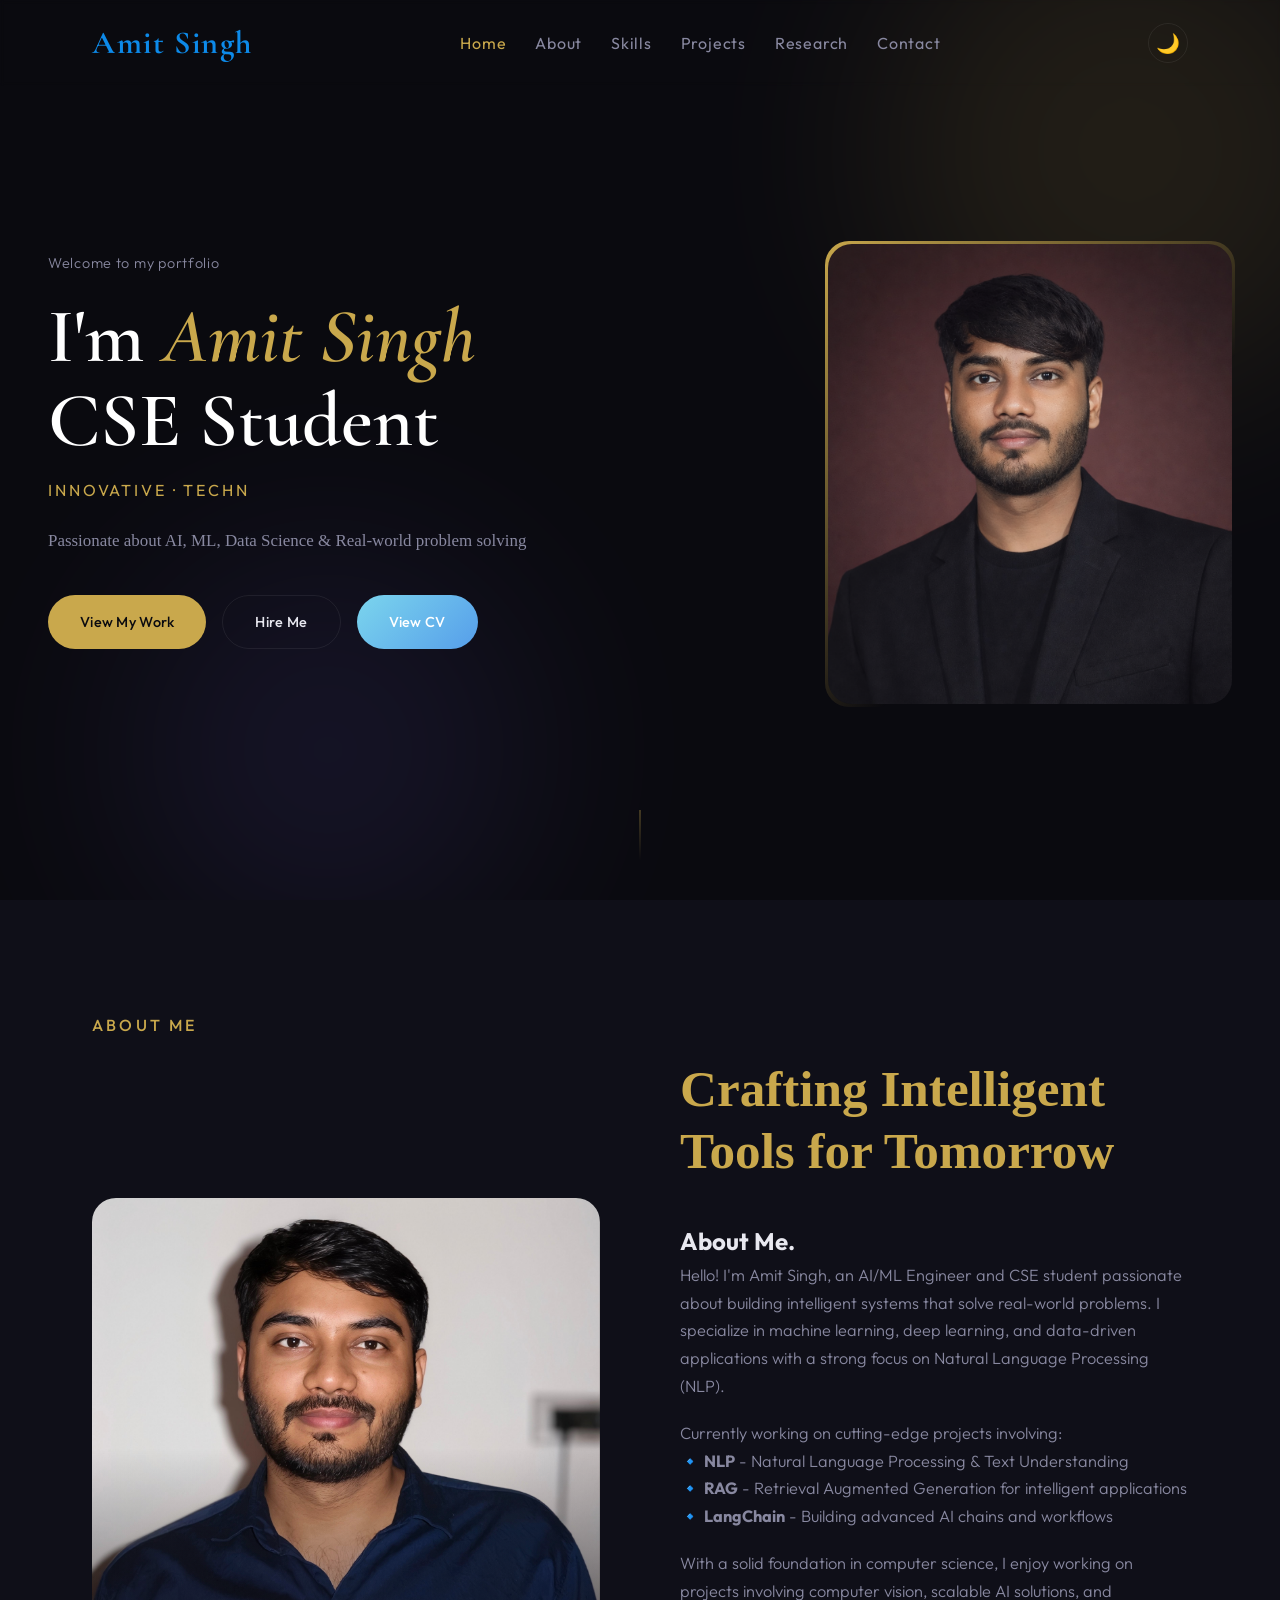
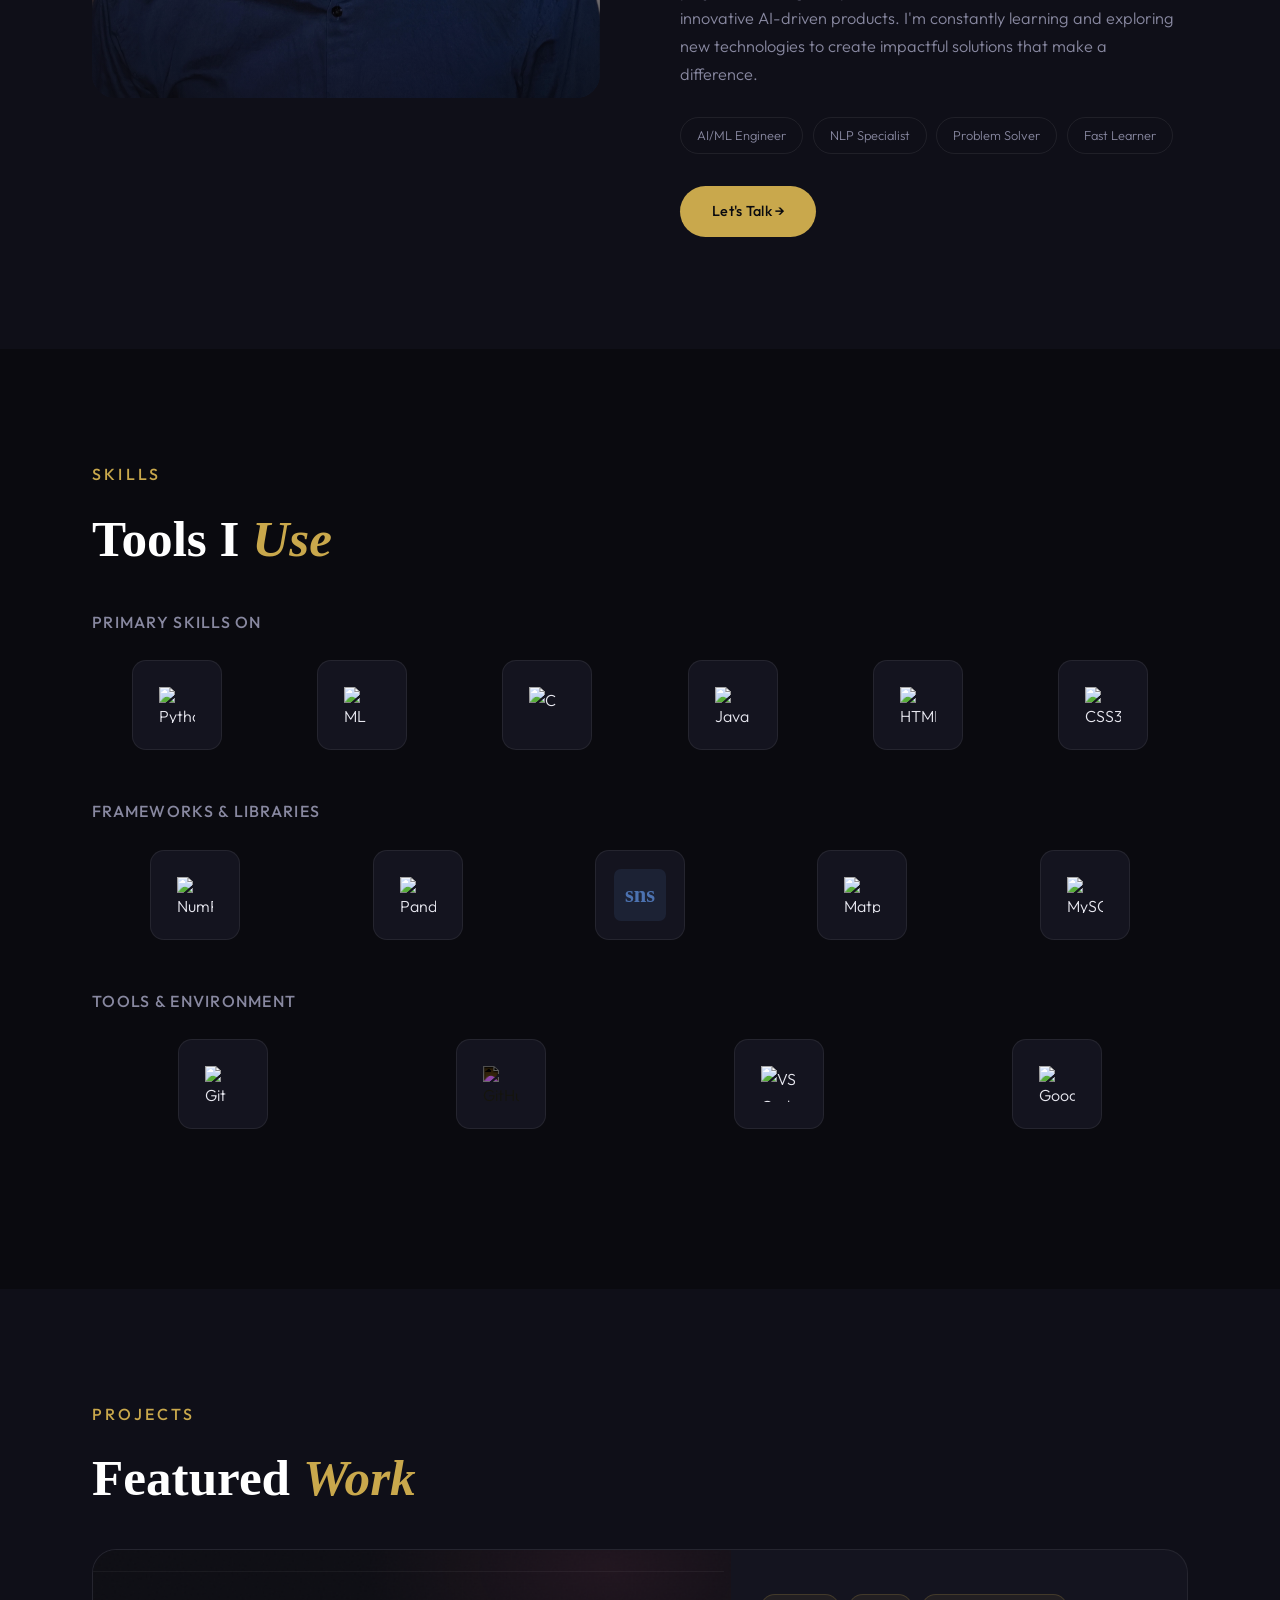
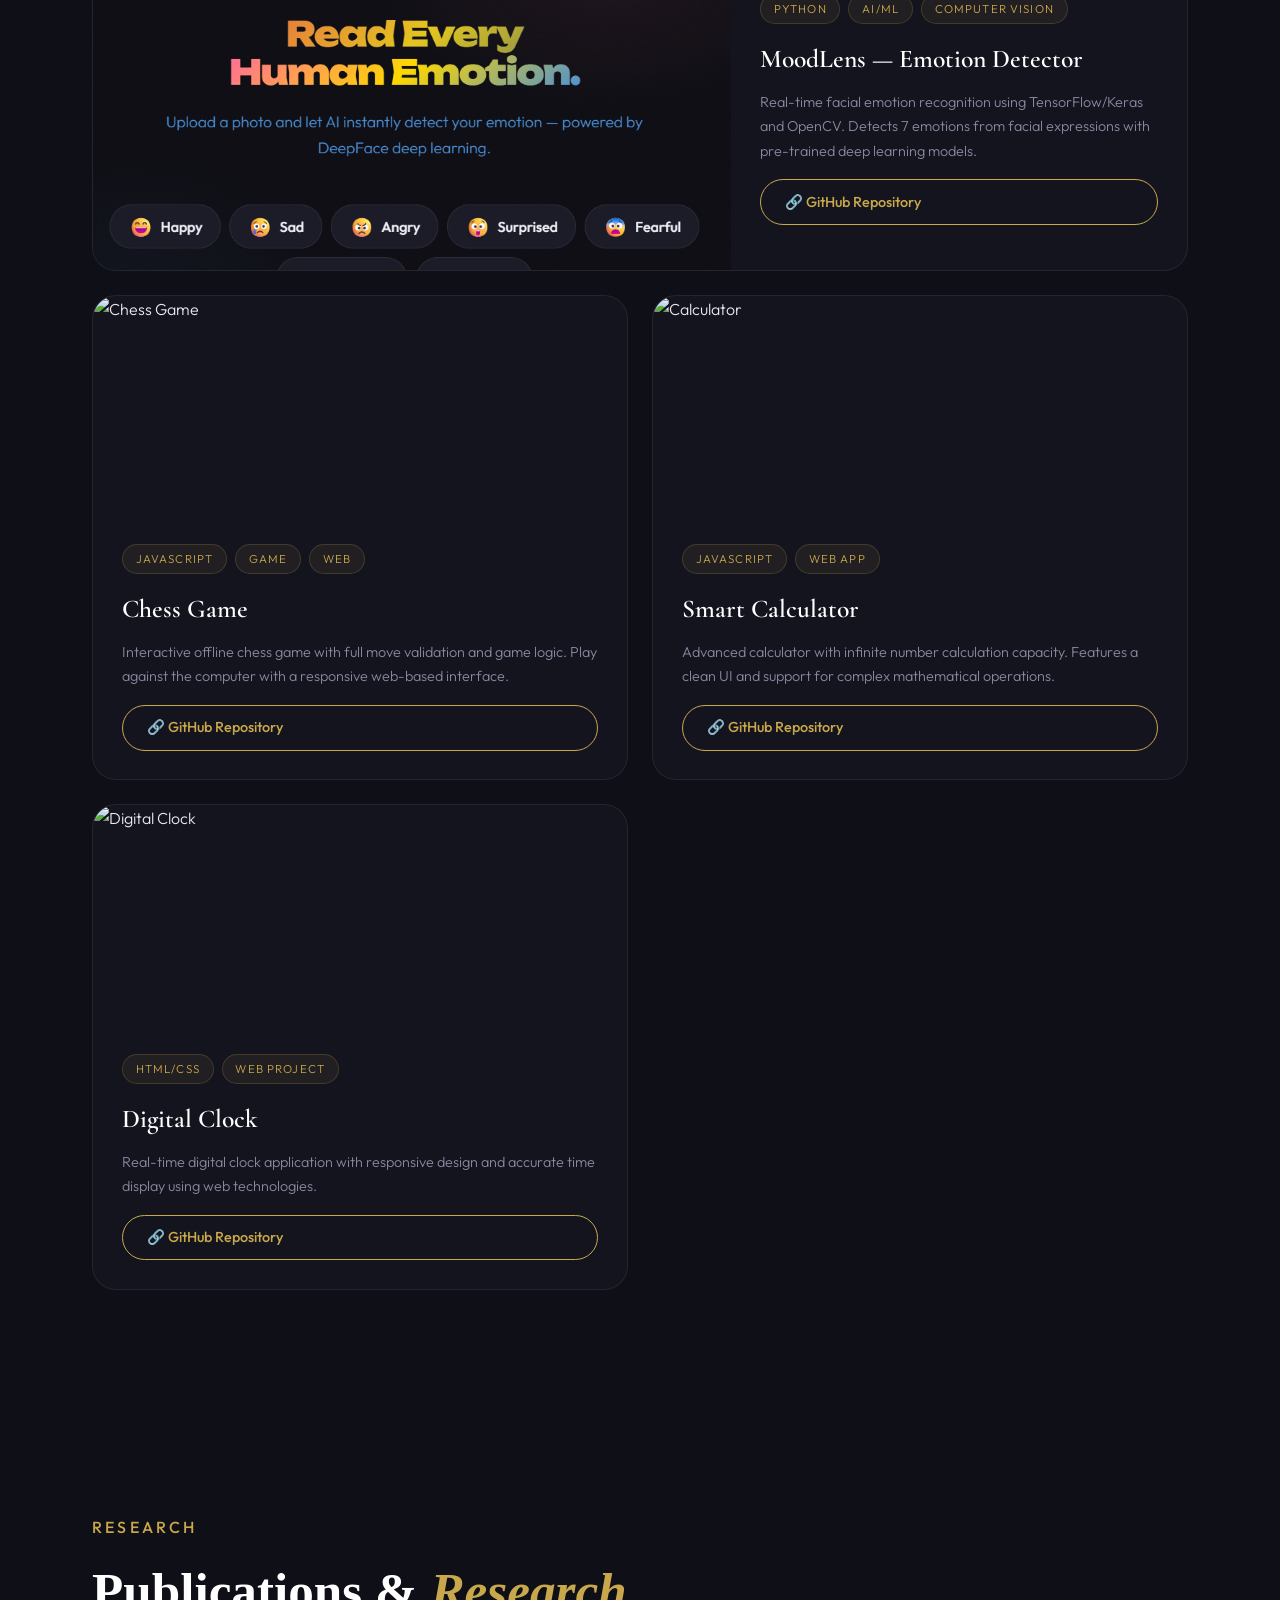
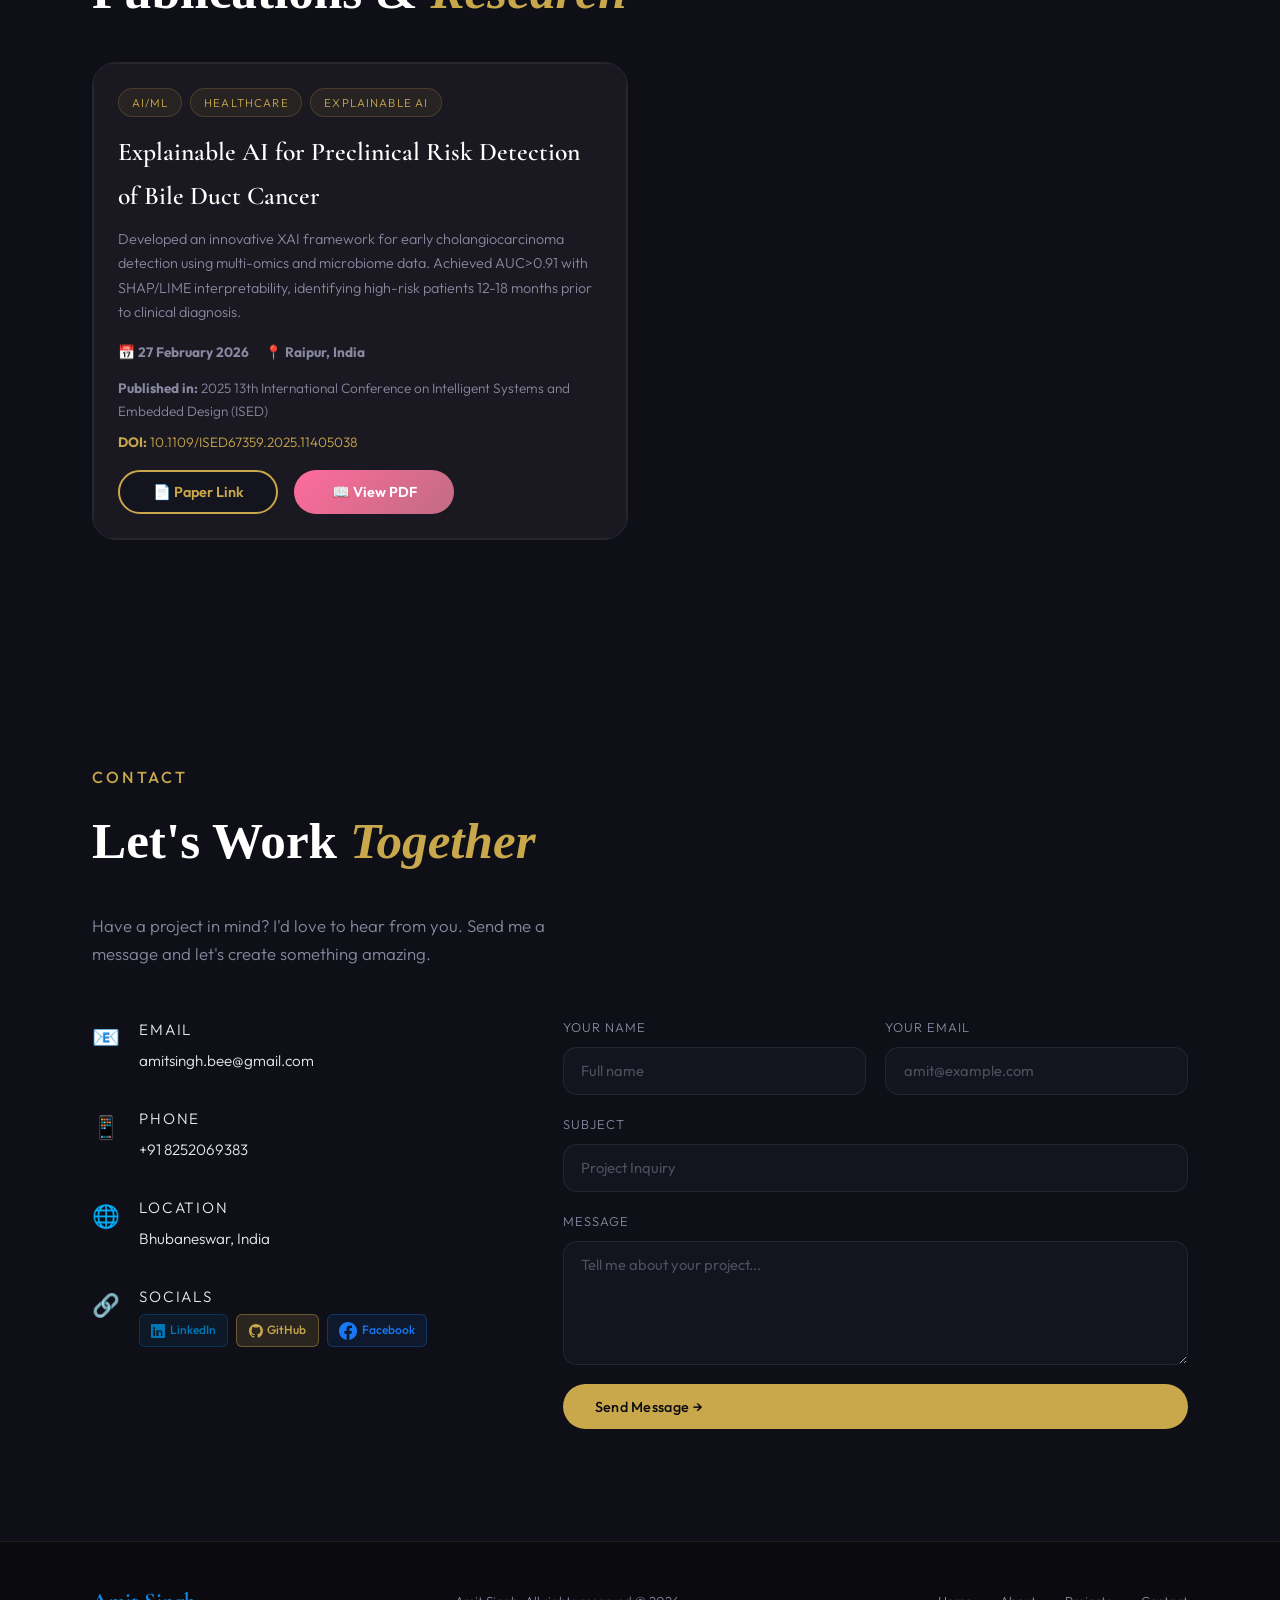
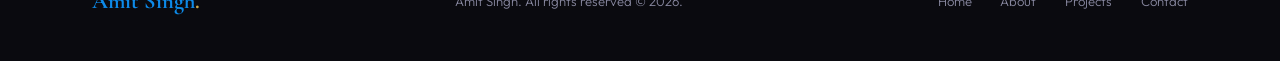
==== index.html @ 609acb3a "initial commit" ====
<!DOCTYPE html>
<html lang="en">
<head>
  <meta charset="UTF-8" />
  <meta name="viewport" content="width=device-width, initial-scale=1.0" />
  <title>Amit Singh — Portfolio</title>
  <link rel="stylesheet" href="style.css" />
  <link href="https://fonts.googleapis.com/css2?family=Cormorant+Garamond:wght@300;400;600;700&family=Outfit:wght@300;400;500;600&display=swap" rel="stylesheet" />
</head>
<body>

  <!-- ───── NAV ───── -->
  <nav class="nav" id="nav">
    <div class="container" style="display: flex; align-items: center; justify-content: space-between; width: 100%;">
      <div class="nav__logo">Amit Singh<span class="dot"></span></div>
      <ul class="nav__links">
        <li><a href="#home">Home</a></li>
        <li><a href="#about">About</a></li>
        <li><a href="#skills">Skills</a></li>
        <li><a href="#projects">Projects</a></li>
        <li><a href="#research">Research</a></li>
        <li><a href="#contact">Contact</a></li>
      </ul>
      <button class="theme-toggle" id="themeToggle" title="Toggle dark/light mode">🌙</button>
      <div class="nav__hamburger" id="hamburger">
        <span></span><span></span><span></span>
      </div>
    </div>
  </nav>

  <!-- ───── HERO ───── -->
  <section class="hero" id="home">
    <div class="hero__bg">
      <div class="orb orb--1"></div>
      <div class="orb orb--2"></div>
      <div class="grid-lines"></div>
    </div>
    <div class="hero__content">
      <p class="hero__eyebrow"> Welcome to my portfolio</p>
      <h1 class="hero__title">
        I'm <span class="highlight">Amit Singh</span><br/>
        CSE Student 
      </h1>
      <p class="hero__sub">Designer · Devel</p>
      <p class="hero__desc">
        Passionate about AI, ML, Data Science & Real-world problem solving
      </p>
      <div class="hero__actions">
        <a href="#projects" class="btn btn--primary">View My Work</a>
        <a href="#contact" class="btn btn--outline">Hire Me</a>
        <button onclick="document.getElementById('cvModal').style.display='block'" class="btn btn--secondary">View CV</button>
      </div>
     
    </div>
    <div class="hero__image-wrap">
      <d class="hero__image-frame">
        <img src="ChatGPT Image Apr 7, 2026, 11_28_30 AM - Copy(1).png" alt="Amit Singh"class="hero__img" />
      
      </div>
    </div>
    <a href="#about" class="scroll-hint">
      <span></span>
      <div class="scroll-line"></div>
    </a>
  </section>

  <!-- ───── ABOUT ───── -->
  <section class="about section" id="about">
    <div class="container">
      <div class="section-label">About Me</div>
      <div class="about__grid">
        <div class="about__visual">
          <div class="about__img-wrap">
            <img src="IMG_20260408_001430.jpg(1).jpeg" alt="About" />
            <div class="about__img-overlay"></div>
          </div>
         <!-- <div class="about__exp-card">
            <span class="exp-num">5+</span>
            <span class="exp-text">Years of<br/>Experience</span>
          </div>-->
        </div>
        <div class="about__content">
          <h2 class="section-title" style="color: var(--gold);">Crafting Intelligent Tools for Tomorrow</em></h2>
          <h2 class="section-titles" style="clor:white;">About Me.</h2>
          <p>Hello! I'm Amit Singh, an AI/ML Engineer and CSE student passionate about building intelligent systems that solve real-world problems. I specialize in machine learning, deep learning, and data-driven applications with a strong focus on Natural Language Processing (NLP). 
          </p>
          <p>Currently working on cutting-edge projects involving:
            <br/>🔹 <strong>NLP</strong> - Natural Language Processing & Text Understanding
            <br/>🔹 <strong>RAG</strong> - Retrieval Augmented Generation for intelligent applications
            <br/>🔹 <strong>LangChain</strong> - Building advanced AI chains and workflows
          </p>
          <p>With a solid foundation in computer science, I enjoy working on projects involving computer vision, scalable AI solutions, and innovative AI-driven products. I'm constantly learning and exploring new technologies to create impactful solutions that make a difference.</p>
          <div class="about__tags">
            <span class="tag">AI/ML Engineer</span>
            <span class="tag">NLP Specialist</span>
            <span class="tag">Problem Solver</span>
            <span class="tag">Fast Learner</span>
          </div>
          <a href="#contact" class="btn btn--primary">Let's Talk →</a>
        </div>
      </div>
    </div>
  </section>
  <!-- ───── SKILLS ───── -->
  <section class="skills section" id="skills">
    <div class="container">
      <div class="section-label">Skills</div>
      <h2 class="section-title tools-title">Tools I <em>Use</em></h2>

      <!-- PRIMARY SKILLS -->
      <div class="skills-block">
        <div class="skills-block__label">Primary Skills On</div>
        <div class="tools-grid">

          <div class="tool-icon-card" data-tooltip="Python">
            <img src="https://cdn.jsdelivr.net/gh/devicons/devicon/icons/python/python-original.svg" alt="Python" />
          </div>

          <div class="tool-icon-card" data-tooltip="Machine Learning">
            <img src="https://cdn.jsdelivr.net/gh/devicons/devicon/icons/tensorflow/tensorflow-original.svg" alt="ML" />
          </div>

          <div class="tool-icon-card" data-tooltip="C Language">
            <img src="https://cdn.jsdelivr.net/gh/devicons/devicon/icons/c/c-original.svg" alt="C" />
          </div>

          <div class="tool-icon-card" data-tooltip="Java">
            <img src="https://cdn.jsdelivr.net/gh/devicons/devicon/icons/java/java-original.svg" alt="Java" />
          </div>

          <div class="tool-icon-card" data-tooltip="HTML5">
            <img src="https://cdn.jsdelivr.net/gh/devicons/devicon/icons/html5/html5-original.svg" alt="HTML5" />
          </div>

          <div class="tool-icon-card" data-tooltip="CSS3">
            <img src="https://cdn.jsdelivr.net/gh/devicons/devicon/icons/css3/css3-original.svg" alt="CSS3" />
          </div>



        </div>
      </div>

      <!-- FRAMEWORKS -->
      <div class="skills-block">
        <div class="skills-block__label">Frameworks &amp; Libraries</div>
        <div class="tools-grid">

          <div class="tool-icon-card" data-tooltip="NumPy">
            <img src="https://cdn.jsdelivr.net/gh/devicons/devicon/icons/numpy/numpy-original.svg" alt="NumPy" />
          </div>

          <div class="tool-icon-card" data-tooltip="Pandas">
            <img src="https://cdn.jsdelivr.net/gh/devicons/devicon/icons/pandas/pandas-original.svg" alt="Pandas" />
          </div>

          <div class="tool-icon-card" data-tooltip="Seaborn">
            <svg viewBox="0 0 60 60" xmlns="http://www.w3.org/2000/svg" width="52" height="52">
              <rect width="60" height="60" rx="8" fill="#4c72b0" opacity="0.15"/>
              <text x="50%" y="54%" dominant-baseline="middle" text-anchor="middle" font-size="26" font-family="Georgia,serif" fill="#4c72b0" font-weight="bold">sns</text>
            </svg>
          </div>

          <div class="tool-icon-card" data-tooltip="Matplotlib">
            <img src="https://upload.wikimedia.org/wikipedia/commons/8/84/Matplotlib_icon.svg" alt="Matplotlib" />
          </div>

          <div class="tool-icon-card" data-tooltip="MySQL">
            <img src="https://cdn.jsdelivr.net/gh/devicons/devicon/icons/mysql/mysql-original.svg" alt="MySQL" />
          </div>

        </div>
      </div>

      <!-- TOOLS -->
      <div class="skills-block">
        <div class="skills-block__label">Tools &amp; Environment</div>
        <div class="tools-grid">

          <div class="tool-icon-card" data-tooltip="Git">
            <img src="https://cdn.jsdelivr.net/gh/devicons/devicon/icons/git/git-original.svg" alt="Git" />
          </div>

          <div class="tool-icon-card" data-tooltip="GitHub">
            <img src="https://cdn.jsdelivr.net/gh/devicons/devicon/icons/github/github-original.svg" alt="GitHub" style="filter: invert(1) brightness(0.85);" />
          </div>

          <div class="tool-icon-card" data-tooltip="VS Code">
            <img src="https://cdn.jsdelivr.net/gh/devicons/devicon/icons/vscode/vscode-original.svg" alt="VS Code" />
          </div>

           <div class="tool-icon-card" data-tooltip="Google Colab">
            <img src="https://colab.research.google.com/img/colab_favicon.ico" alt="Google Colab" />
          </div>

        </div>
      </div>

    </div>
  </section>

  <!-- ───── PROJECTS ───── -->
  <section class="projects section" id="projects">
    <div class="container">
      <div class="section-label">Projects</div>
      <h2 class="section-title">Featured <em>Work</em></h2>
      <div class="projects__grid">

        <div class="project-card project-card--featured">
          <div class="project-card__img">
            <img src="Screenshot 2026-04-14 124156.png"" alt="MoodLens" />
            <div class="project-card__overlay">
              <a href="https://singhamit55.github.io/emotion-recognition-system/" target="_blank" class="project-link">🔗 Live Demo</a>
            </div>
          </div>
          <div class="project-card__body">
            <div class="project-card__tags"><span>Python</span><span>AI/ML</span><span>Computer Vision</span></div>
            <h3>MoodLens — Emotion Detector</h3>
            <p>Real-time facial emotion recognition using TensorFlow/Keras and OpenCV. Detects 7 emotions from facial expressions with pre-trained deep learning models.</p>
            <a href="https://github.com/singhamit55/emotion-recognition-system" target="_blank" style="display: inline-block; margin-top: 1rem; padding: 0.6rem 1.5rem; background: var(--bg3); color: var(--gold); border: 1px solid var(--gold); border-radius: 50px; text-decoration: none; font-weight: 500; transition: 0.3s; font-size: 0.9rem;">🔗 GitHub Repository</a>
          </div>
        </div>

        <div class="project-card">
          <div class="project-card__img">
            <img src="https://media.gettyimages.com/id/1195575719/photo/chess-concept.jpg?s=612x612&w=0&k=20&c=xW3wFfz618STi1AkTrhcFPyn-Js6L8oZU2aEkmDJezQ=" alt="Chess Game" />
            <div class="project-card__overlay">
              <a href="https://singhamit55.github.io/Chess-game/" target="_blank" class="project-link">Live Demo ↗</a>
            </div>
          </div>
          <div class="project-card__body">
            <div class="project-card__tags"><span>JavaScript</span><span>Game</span><span>Web</span></div>
            <h3>Chess Game</h3>
            <p>Interactive offline chess game with full move validation and game logic. Play against the computer with a responsive web-based interface.</p>
            <a href="https://github.com/singhamit55/Chess-game" target="_blank" style="display: inline-block; margin-top: 1rem; padding: 0.6rem 1.5rem; background: var(--bg3); color: var(--gold); border: 1px solid var(--gold); border-radius: 50px; text-decoration: none; font-weight: 500; transition: 0.3s; font-size: 0.9rem;">🔗 GitHub Repository</a>
          </div>
        </div>

        <div class="project-card">
          <div class="project-card__img">
            <img src="https://cdn.pixabay.com/photo/2014/08/22/17/43/calculator-424564_640.jpg" alt="Calculator" />
            <div class="project-card__overlay">
              <a href="https://singhamit55.github.io/Calculator/" target="_blank" class="project-link">Live Demo ↗</a>
            </div>
          </div>
          <div class="project-card__body">
            <div class="project-card__tags"><span>JavaScript</span><span>Web App</span></div>
            <h3>Smart Calculator</h3>
            <p>Advanced calculator with infinite number calculation capacity. Features a clean UI and support for complex mathematical operations.</p>
            <a href="https://github.com/singhamit55/Calculator" target="_blank" style="display: inline-block; margin-top: 1rem; padding: 0.6rem 1.5rem; background: var(--bg3); color: var(--gold); border: 1px solid var(--gold); border-radius: 50px; text-decoration: none; font-weight: 500; transition: 0.3s; font-size: 0.9rem;">🔗 GitHub Repository</a>
          </div>
        </div>

        <div class="project-card">
          <div class="project-card__img">
            <img src="https://static.vecteezy.com/system/resources/thumbnails/072/505/639/small/digital-led-clock-displaying-twenty-three-fifty-nine-against-black-background-with-blue-light-glow-free-photo.jpg" alt="Digital Clock" />
            <div class="project-card__overlay">
              <a href="https://polite-travesseiro-3bc57d.netlify.app/" target="_blank" class="project-link">Live Demo ↗</a>
            </div>
          </div>
          <div class="project-card__body">
            <div class="project-card__tags"><span>HTML/CSS</span><span>Web Project</span></div>
            <h3>Digital Clock</h3>
            <p>Real-time digital clock application with responsive design and accurate time display using web technologies.</p>
            <a href="https://github.com/singhamit55/DigitalClock" target="_blank" style="display: inline-block; margin-top: 1rem; padding: 0.6rem 1.5rem; background: var(--bg3); color: var(--gold); border: 1px solid var(--gold); border-radius: 50px; text-decoration: none; font-weight: 500; transition: 0.3s; font-size: 0.9rem;">🔗 GitHub Repository</a>
          </div>
        </div>

      </div>
    </div>
  </section>

  <!-- ───── RESEARCH & PUBLICATIONS ───── -->
  <section class="projects section" id="research">
    <div class="container">
      <div class="section-label">Research</div>
      <h2 class="section-title">Publications & <em>Research</em></h2>
      <div class="projects__grid">

        <div class="project-card">
          <div class="project-card__body" style="padding: 1.5rem; border: 1px solid rgba(255,255,255,0.07); border-radius: 12px; background: rgba(201,168,76,0.03);">
            <div class="project-card__tags"><span>AI/ML</span><span>Healthcare</span><span>Explainable AI</span></div>
            <h3>Explainable AI for Preclinical Risk Detection of Bile Duct Cancer</h3>
            <p>Developed an innovative XAI framework for early cholangiocarcinoma detection using multi-omics and microbiome data. Achieved AUC>0.91 with SHAP/LIME interpretability, identifying high-risk patients 12-18 months prior to clinical diagnosis.</p>
            <div style="display: flex; flex-wrap: wrap; gap: 1rem; margin-top: 1rem; font-size: 0.85rem; color: var(--text-muted);">
              <span>📅 <strong>27 February 2026</strong></span>
              <span>📍 <strong>Raipur, India</strong></span>
            </div>
            <p style="margin-top: 0.8rem; font-size: 0.85rem; color: var(--text-muted);"><strong>Published in:</strong> 2025 13th International Conference on Intelligent Systems and Embedded Design (ISED)</p>
            <p style="margin-top: 0.5rem; font-size: 0.85rem; color: var(--gold);"><strong>DOI:</strong> 10.1109/ISED67359.2025.11405038</p>
            <div style="display: flex; gap: 1rem; margin-top: 1rem; flex-wrap: nowrap; align-items: center;">
              <a href="https://ieeexplore.ieee.org/document/11405038" target="_blank" style="display: inline-flex; align-items: center; justify-content: center; padding: 0; background: var(--bg3); color: var(--gold); border: 2px solid var(--gold); border-radius: 50px; text-decoration: none; font-weight: 600; transition: 0.3s; font-size: 0.9rem; text-align: center; width: 160px; height: 44px;">📄 Paper Link</a>
              <button onclick="document.getElementById('paperModal').style.display='block'" style="display: inline-flex; align-items: center; justify-content: center; padding: 0; background: linear-gradient(135deg, #ff6b9d 0%, #c06c84 100%); color: white; border: none; border-radius: 50px; font-weight: 600; transition: 0.3s; font-size: 0.9rem; cursor: pointer; text-align: center; width: 160px; height: 44px;\">📖 View PDF</button>
            </div>
          </div>
        </div>

      </div>
    </div>
  </section>

  <!-- ───── CONTACT ───── -->
  <section class="contact section" id="contact">
    <div class="container">
      <div class="section-label">Contact</div>
      <h2 class="section-title">Let's Work <em>Together</em></h2>
      <p class="contact__desc">Have a project in mind? I'd love to hear from you. Send me a message and let's create something amazing.</p>
      <div class="contact__grid">
        <div class="contact__info">
          <div class="contact-item">
            <div class="contact-item__icon">📧</div>
            <div>
              <span class="contact-item__label">Email</span>
              <a href="mailto:alex@example.com">amitsingh.bee@gmail.com</a>
            </div>
          </div>
          <div class="contact-item">
            <div class="contact-item__icon">📱</div>
            <div>
              <span class="contact-item__label">Phone</span>
              <a href="tel:+918252069383">+91 8252069383</a>
            </div>
          </div>
          <div class="contact-item">
            <div class="contact-item__icon">🌐</div>
            <div>
              <span class="contact-item__label">Location</span>
              <span>Bhubaneswar, India</span>
            </div>
          </div>
          <div class="contact-item">
            <div class="contact-item__icon">🔗</div>
            <div>
              <span class="contact-item__label">Socials</span>
              <div class="socials" style="display: flex; gap: 0.5rem; flex-wrap: wrap;">
                <a href="https://www.linkedin.com/in/singhamit55" target="_blank" style="display: inline-flex; align-items: center; gap: 0.3rem; padding: 0.35rem 0.7rem; background: rgba(0,119,181,0.1); border: 1px solid rgba(0,119,181,0.3); border-radius: 6px; text-decoration: none; color: #0077b5; transition: 0.3s; font-size: 0.75rem; font-weight: 500;">
                  <svg width="14" height="14" viewBox="0 0 24 24" fill="currentColor"><path d="M20.447 20.452h-3.554v-5.569c0-1.328-.475-2.236-1.986-2.236-1.081 0-1.722.731-2.004 1.438-.103.25-.129.599-.129.949v5.418h-3.554s.047-8.733 0-9.635h3.554v1.366c.427-.658 1.189-1.593 2.894-1.593 2.115 0 3.704 1.385 3.704 4.362v5.5zM5.337 8.855c-1.144 0-1.915-.759-1.915-1.71 0-.955.77-1.71 1.916-1.71 1.144 0 1.915.759 1.915 1.71 0 .955-.771 1.71-1.915 1.71zm1.6 11.597h-3.19V9.817h3.19v10.635zM22.225 0H1.771C.792 0 0 .774 0 1.729v20.542C0 23.227.792 24 1.771 24h20.451C23.2 24 24 23.227 24 22.271V1.729C24 .774 23.2 0 22.225 0z"/></svg>
                  LinkedIn
                </a>
                <a href="https://github.com/singhamit55" target="_blank" style="display: inline-flex; align-items: center; gap: 0.3rem; padding: 0.35rem 0.7rem; background: rgba(201,168,76,0.15); border: 1px solid rgba(201,168,76,0.4); border-radius: 6px; text-decoration: none; color: #c9a84c; transition: 0.3s; font-size: 0.75rem; font-weight: 500;">
                  <svg width="14" height="14" viewBox="0 0 24 24" fill="currentColor"><path d="M12 0c-6.626 0-12 5.373-12 12 0 5.302 3.438 9.8 8.207 11.387.599.111.793-.261.793-.577v-2.234c-3.338.726-4.033-1.416-4.033-1.416-.546-1.387-1.333-1.756-1.333-1.756-1.089-.745.083-.729.083-.729 1.205.084 1.839 1.237 1.839 1.237 1.07 1.834 2.807 1.304 3.492.997.107-.775.418-1.305.762-1.604-2.665-.305-5.467-1.334-5.467-5.931 0-1.311.469-2.381 1.236-3.221-.124-.303-.535-1.524.117-3.176 0 0 1.008-.322 3.301 1.23.957-.266 1.983-.399 3.003-.404 1.02.005 2.047.138 3.006.404 2.291-1.552 3.297-1.23 3.297-1.23.653 1.653.242 2.874.118 3.176.77.84 1.235 1.911 1.235 3.221 0 4.609-2.807 5.624-5.479 5.921.43.372.823 1.102.823 2.222v 3.293c0 .319.192.694.801.576 4.765-1.589 8.199-6.086 8.199-11.386 0-6.627-5.373-12-12-12z"/></svg>
                  GitHub
                </a>
                <a href="https://www.facebook.com/me.singhamit55?rdid=alY0Vua8e0Ipt1TX&share_url=https%3A%2F" target="_blank" style="display: inline-flex; align-items: center; gap: 0.3rem; padding: 0.35rem 0.7rem; background: rgba(24,119,242,0.1); border: 1px solid rgba(24,119,242,0.3); border-radius: 6px; text-decoration: none; color: #1877f2; transition: 0.3s; font-size: 0.75rem; font-weight: 500;">
                  <svg width="18" height="18" viewBox="0 0 24 24" fill="currentColor"><path d="M24 12.073c0-6.627-5.373-12-12-12s-12 5.373-12 12c0 5.99 4.388 10.954 10.125 11.854v-8.385H7.078v-3.47h3.047V9.43c0-3.007 1.792-4.669 4.533-4.669 1.312 0 2.686.235 2.686.235v2.953H15.83c-1.491 0-1.956.925-1.956 1.874v2.25h3.328l-.532 3.47h-2.796v8.385C19.612 23.027 24 18.062 24 12.073z"/></svg>
                  Facebook
                </a>
              </div>
            </div>
          </div>
        </div>
        <form class="contact__form" id="contactForm">
          <div class="form-row">
            <div class="form-group">
              <label for="name">Your Name</label>
              <input type="text" id="name" placeholder="Full name" required />
            </div>
            <div class="form-group">
              <label for="email">Your Email</label>
              <input type="email" id="email" placeholder="amit@example.com" required />
            </div>
          </div>
          <div class="form-group">
            <label for="subject">Subject</label>
            <input type="text" id="subject" placeholder="Project Inquiry" />
          </div>
          <div class="form-group">
            <label for="message">Message</label>
            <textarea id="message" rows="5" placeholder="Tell me about your project..." required></textarea>
          </div>
          <button type="submit" class="btn btn--primary btn--full">Send Message →</button>
          <div id="formSuccess" class="form-success" style="display:none">✅ Message sent! I'll get back to you soon.</div>
        </form>
      </div>
    </div>
  </section>

  <!-- ───── FOOTER ───── -->
  <footer class="footer">
    <div class="container footer__inner">
      <div class="footer__logo">Amit Singh<span class="dot">.</span></div>
      <p>Amit Singh. All rights reserved © 2026.</p>
      <div class="footer__links">
        <a href="#home">Home</a>
        <a href="#about">About</a>
        <a href="#projects">Projects</a>
        <a href="#contact">Contact</a>
      </div>
    </div>
  </footer>

  <!-- ───── RESEARCH PAPER MODAL ───── -->
  <div id="paperModal" style="display:none; position:fixed; z-index:9999; left:0; top:0; width:100%; height:100%; background-color:rgba(0,0,0,0.8);">
    <div style="position:relative; margin:auto; width:90%; max-width:900px; height:90%; top:5%; background-color:white; border-radius:12px; box-shadow:0 10px 50px rgba(0,0,0,0.3);">
      <div style="display:flex; justify-content:space-between; align-items:center; padding:20px; border-bottom:1px solid #eee;">
        <h2 style="margin:0; font-size:24px; color:#0e0e14;">Research Paper - PDF</h2>
        <div style="display:flex; gap:10px; align-items:center;">
          <a href="Explainable_AI_for_Preclinical_Risk_Detection_of_Bile_Duct_Cancer_Using_Multi_Omics_and_Microbiome_Data___Copy_ (2).pdf" download="Explainable_AI_Bile_Duct_Cancer.pdf" style="padding:10px 20px; background:#ff6b9d; color:white; border:none; border-radius:6px; cursor:pointer; text-decoration:none; font-weight:600;">⬇️ Download Paper</a>
          <span onclick="document.getElementById('paperModal').style.display='none'" style="cursor:pointer; font-size:28px; font-weight:bold; color:#999; transition:color 0.3s; line-height:1;">×</span>
        </div>
      </div>
      <iframe src="Explainable_AI_for_Preclinical_Risk_Detection_of_Bile_Duct_Cancer_Using_Multi_Omics_and_Microbiome_Data___Copy_ (2).pdf" style="width:100%; height:calc(100% - 70px); border:none; border-radius:0 0 12px 12px;"></iframe>
    </div>
  </div>

  <!-- ───── CV MODAL ───── -->
  <div id="cvModal" style="display:none; position:fixed; z-index:9999; left:0; top:0; width:100%; height:100%; background-color:rgba(0,0,0,0.8);">
    <div style="position:relative; margin:auto; width:90%; max-width:900px; height:90%; top:5%; background-color:white; border-radius:12px; box-shadow:0 10px 50px rgba(0,0,0,0.3);">
      <div style="display:flex; justify-content:space-between; align-items:center; padding:20px; border-bottom:1px solid #eee;">
        <h2 style="margin:0; font-size:24px; color:#0e0e14;">Amit Singh - CV</h2>
        <div style="display:flex; gap:10px; align-items:center;">
          <a href="CV.pdf" download="Amit_Singh_CV.pdf" style="padding:10px 20px; background:#ff6b9d; color:white; border:none; border-radius:6px; cursor:pointer; text-decoration:none; font-weight:600;">⬇️ Download CV</a>
          <span onclick="document.getElementById('cvModal').style.display='none'" style="cursor:pointer; font-size:28px; font-weight:bold; color:#999; transition:color 0.3s; line-height:1;">×</span>
        </div>
      </div>
      <iframe src="CV.pdf" style="width:100%; height:calc(100% - 70px); border:none; border-radius:0 0 12px 12px;"></iframe>
    </div>
  </div>

  <script src="script.js"></script>
</body>
</html>
---- style.css ----
/* ═══════════════════════════════════════
   PORTFOLIO — DARK MODERN
   style.css
═══════════════════════════════════════ */

/* ── VARIABLES ── */
:root {
  --bg:        #0a0a0f;
  --bg2:       #0f0f18;
  --bg3:       #14141f;
  --border:    rgba(255,255,255,0.07);
  --gold:      #c9a84c;
  --gold-lt:   #e8c96e;
  --text:      #e8e8f0;
  --text-muted:#8888a0;
  --white:     #ffffff;
  --radius:    14px;
  --radius-lg: 24px;
  --font-head: 'Cormorant Garamond', serif;
  --font-body: 'Outfit', sans-serif;
  --transition: 0.3s cubic-bezier(0.4, 0, 0.2, 1);
}

/* ── LIGHT MODE VARIABLES ── */
body.light-mode {
  --bg:        #ffffff;
  --bg2:       #f9f9fb;
  --bg3:       #f7f7f9;
  --border:    rgba(0,0,0,0.12);
  --gold:      #db770d;
  --gold-lt:   #cd5b0a;
  --text:      #1a1a24;
  --text-muted:#09090b;
  --white:     #010111;
}

/* ── RESET ── */
*, *::before, *::after { box-sizing: border-box; margin: 0; padding: 0; }
html { scroll-behavior: smooth; font-size: 16px; }
body {
  background: var(--bg);
  color: var(--text);
  font-family: var(--font-body);
  font-weight: 300;
  line-height: 1.7;
  overflow-x: hidden;
  transition: background 0.4s ease, color 0.4s ease;
}
a { color: inherit; text-decoration: none; }
img { max-width: 100%; display: block; }
ul { list-style: none; }
input, textarea, button { font-family: var(--font-body); }

/* ── CONTAINER ── */
.container {
  max-width: 1160px;
  margin: 0 auto;
  padding: 0 2rem;
}

/* ── SECTION BASICS ── */
.section { padding: 7rem 0; }
.section-label {
  font-size: 1rem;
  font-weight: 500;
  letter-spacing: 0.2em;
  text-transform: uppercase;
  color: var(--gold);
  margin-bottom: 1.2rem;
}
.section-title {
  font-family: 'Times New Roman', serif;
  font-size: clamp(2.2rem, 4vw, 3.4rem);
  font-weight: 600;
  line-height: 1.2;
  color: var(--white);
  margin-bottom: 2.5rem;
}
.section-title em {
  font-style: italic;
  color: var(--gold);
}

/* ── THEME TOGGLE ── */
.theme-toggle {
  background: none;
  border: 1px solid var(--border);
  color: var(--text);
  width: 40px;
  height: 40px;
  border-radius: 50%;
  font-size: 1.2rem;
  cursor: pointer;
  transition: var(--transition);
  display: flex;
  align-items: center;
  justify-content: center;
  position: relative;
  z-index: 100;
  padding: 0;
  pointer-events: auto;
}

.theme-toggle:hover {
  background: var(--bg3);
  border-color: var(--gold);
}

/* ── BUTTONS ── */
.btn {
  display: inline-flex;
  align-items: center;
  gap: 0.5rem;
  padding: 0.85rem 2rem;
  border-radius: 50px;
  font-size: 0.9rem;
  font-weight: 500;
  cursor: pointer;
  transition: var(--transition);
  letter-spacing: 0.02em;
  border: none;
}
.btn--primary {
  background: var(--gold);
  color: var(--bg);
}
.btn--primary:hover {
  background: var(--gold-lt);
  transform: translateY(-2px);
  box-shadow: 0 8px 30px rgba(201,168,76,0.3);
}
body.light-mode .btn--primary {
  color: #1a1a24;
}
.btn--outline {
  background: transparent;
  color: var(--text);
  border: 1px solid var(--border);
}
.btn--outline:hover {
  border-color: var(--gold);
  color: var(--gold);
}
.btn--secondary {
  background: linear-gradient(135deg, #7bd5ed 0%, #569eea 100%);
  color: white;
}
.btn--secondary:hover {
  transform: translateY(-2px);
  box-shadow: 0 8px 30px rgba(19, 166, 161, 0.4);
}
  transform:translateY(-2px);
}
.btn--full { width: 100%; justify-content: center; }

/* ── SOCIAL LINKS HOVER ── */
.socials a {
  cursor: pointer;
  transition: var(--transition);
}
.socials a:hover {
  transform: translateY(-2px);
  box-shadow: 0 4px 12px rgba(0,0,0,0.2);
  opacity: 0.9;
}


/* ═══════════════════════════════════════
   NAV
═══════════════════════════════════════ */
.nav {
  position: fixed;
  top: 0; left: 0; right: 0;
  z-index: 1000;
  display: block;
  padding: 1rem 0;
  background:transparent;
  backdrop-filter: blur(2px);
  transition: background 0.4s, box-shadow 0.4s, backdrop-filter 0.4s;
}
.nav.scrolled {
  background: transparent;
}
.nav__logo {
  font-family: var(--font-head);
  font-size: 2rem;
  font-weight: 900;
  color: rgb(13, 138, 233);
  letter-spacing: 0.05em;
}
.nav__links {
  display: flex;
  gap: 1.8rem;
}
.nav__links.mobile-open {
  flex-direction: column;
  position: absolute;
  top: 70px;
  right: 1.5rem;
  background: transparent;
  backdrop-filter: blur(20px);
  padding: 1rem 1.5rem;
  z-index: 999;
  gap: 1rem;
}
body.light-mode .nav__links.mobile-open {
  background: transparent;
}
.nav__links a {
  font-size: 1rem;
  font-weight: 400;
  color: var(--text-muted);
  transition: color var(--transition);
  letter-spacing: 0.05em;
}
.nav__links a:hover { color: var(--gold); }
.nav__cta {
  padding: 0.55rem 1.4rem;
  border-radius: 50px;
  background: transparent;
  border: 1px solid var(--gold);
  color: var(--gold);
  font-size: 0.85rem;
  cursor: pointer;
  transition: var(--transition);
}
.nav__cta:hover {
  background: var(--gold);
  color: var(--bg);
}
.nav__hamburger {
  display: none;
  flex-direction: column;
  gap: 5px;
  cursor: pointer;
  z-index: 101;
  background: none;
  border: none;
  padding: 0;
  position: relative;
  pointer-events: auto;
  transition: var(--transition);
}
.nav__hamburger:hover {
  opacity: 0.7;
}
.nav__hamburger span {
  display: block;
  width: 24px;
  height: 2px;
  background: var(--text);
  border-radius: 2px;
  transition: var(--transition);
}
.dot { color: var(--gold); }


/* ═══════════════════════════════════════
   HERO
═══════════════════════════════════════ */
.hero {
  min-height: 100vh;
  display: flex;
  align-items: center;
  padding: 7rem 3rem 4rem;
  position: relative;
  overflow: hidden;
  gap: 4rem;
  max-width: 1300px;
  margin: 0 auto;
}
.hero__bg {
  position: absolute;
  inset: 0;
  pointer-events: none;
  overflow: hidden;
}
.orb {
  position: absolute;
  border-radius: 50%;
  filter: blur(100px);
  opacity: 0.12;
}
.orb--1 {
  width: 500px; height: 500px;
  background: var(--gold);
  top: -100px; right: -100px;
  animation: orb-float 8s ease-in-out infinite;
}
.orb--2 {
  width: 400px; height: 400px;
  background: #6a5acd;
  bottom: -50px; left: 10%;
  animation: orb-float 10s ease-in-out infinite reverse;
}
@keyframes orb-float {
  0%, 100% { transform: translate(0,0); }
  50% { transform: translate(30px, -30px); }
}
.hero__content {
  flex: 1;
  position: relative;
  z-index: 2;
  animation: fade-up 0.9s ease both;
}
.hero__eyebrow {
  font-size: 0.9rem;
  color: var(--text-muted);
  margin-bottom: 1.2rem;
  letter-spacing: 0.05em;
}
.hero__title {
  font-family: var(--font-head);
  font-size: clamp(3rem, 6vw, 5.5rem);
  font-weight: 600;
  line-height: 1.1;
  color: var(--white);
  margin-bottom: 0.8rem;
}
.hero__title .highlight {
  color: var(--gold);
  font-style: italic;
}
.hero__sub {
  font-size: 1rem;
  color: var(--gold);
  letter-spacing: 0.18em;
  text-transform: uppercase;
  font-weight: 400;
  margin-bottom: 1.4rem;
}
.hero__desc {
  font-family: 'Times New Roman', serif;
  font-size: 1.06rem;
  color: var(--text-muted);
  max-width: 480px;
  margin-bottom: 2.4rem;
  line-height: 1.8;
}
.hero__actions {
  display: flex;
  gap: 1rem;
  flex-wrap: wrap;
  margin-bottom: 3rem;
}
.hero__stats {
  display: flex;
  align-items: center;
  gap: 1.5rem;
}
.stat { text-align: center; }
.stat__num {
  display: block;
  font-family: var(--font-head);
  font-size: 1.8rem;
  font-weight: 700;
  color: var(--white);
  line-height: 1;
}
.stat__label {
  font-size: 0.75rem;
  color: var(--text-muted);
  text-transform: uppercase;
  letter-spacing: 0.1em;
}
.stat__divider {
  width: 1px;
  height: 36px;
  background: var(--border);
}
.hero__image-wrap {
  flex: 0 0 auto;
  position: relative;
  z-index: 2;
  animation: fade-up 0.9s 0.2s ease both;
}
.hero__image-frame {
  position: relative;
  width: 360px;
}
.hero__image-frame::before {
  content: '';
  position: absolute;
  inset: -3px;
  border-radius: var(--radius-lg);
  background: linear-gradient(135deg, var(--gold), transparent 60%);
  z-index: -1;
}
.hero__img {
  width: 100%;
  height: 460px;
  object-fit: cover;
  border-radius: var(--radius-lg);
  display: block;
}
.hero__badge {
  position: absolute;
  bottom: -1rem;
  left: 50%;
  transform: translateX(-50%);
  background: var(--bg3);
  border: 1px solid var(--border);
  border-radius: 50px;
  padding: 0.55rem 1.2rem;
  font-size: 0.82rem;
  white-space: nowrap;
  display: flex;
  align-items: center;
  gap: 0.6rem;
  box-shadow: 0 8px 32px rgba(0,0,0,0.4);
}
.badge-dot {
  width: 8px; height: 8px;
  background: #4ade80;
  border-radius: 50%;
  animation: pulse-dot 2s infinite;
}
@keyframes pulse-dot {
  0%, 100% { box-shadow: 0 0 0 0 rgba(74,222,128,0.4); }
  50% { box-shadow: 0 0 0 6px rgba(74,222,128,0); }
}
.scroll-hint {
  position: absolute;
  bottom: 2.5rem;
  left: 50%;
  transform: translateX(-50%);
  display: flex;
  flex-direction: column;
  align-items: center;
  gap: 0.5rem;
  font-size: 0.7rem;
  letter-spacing: 0.15em;
  text-transform: uppercase;
  color: var(--text-muted);
  opacity: 0.6;
}
.scroll-line {
  width: 1px;
  height: 50px;
  background: linear-gradient(to bottom, var(--gold), transparent);
  animation: scroll-down 1.5s ease-in-out infinite;
}
@keyframes scroll-down {
  0% { transform: scaleY(0); transform-origin: top; }
  50% { transform: scaleY(1); transform-origin: top; }
  51% { transform: scaleY(1); transform-origin: bottom; }
  100% { transform: scaleY(0); transform-origin: bottom; }
}


/* ═══════════════════════════════════════
   ABOUT
═══════════════════════════════════════ */
.about { background: var(--bg2); }
.about__grid {
  display: grid;
  grid-template-columns: 1fr 1fr;
  gap: 5rem;
  align-items: center;
}
.about__visual { position: relative; }
.about__img-wrap {
  position: relative;
  border-radius: var(--radius-lg);
  overflow: hidden;
}
.about__img-wrap img {
  width: 100%;
  height: 500px;
  object-fit: cover;
  display: block;
  transition: transform 0.6s ease;
}
.about__img-wrap:hover img { transform: scale(1.04); }
.about__img-overlay {
  position: absolute;
  inset: 0;
  background: linear-gradient(to top, rgba(10,10,15,0.6), transparent 50%);
}
body.light-mode .about__img-overlay {
  background: linear-gradient(to top, rgba(26,26,36,0.4), transparent 50%);
}
.about__exp-card {
  position: absolute;
  bottom: -1.5rem;
  right: -1.5rem;
  background: var(--gold);
  color: var(--bg);
  padding: 1.5rem 2rem;
  border-radius: var(--radius);
  text-align: center;
  box-shadow: 0 16px 40px rgba(201,168,76,0.25);
}
body.light-mode .about__exp-card {
  color: #1a1a24;
}
.exp-num {
  display: block;
  font-family: var(--font-head);
  font-size: 2.5rem;
  font-weight: 700;
  line-height: 1;
}
.exp-text {
  font-size: 0.75rem;
  font-weight: 500;
  text-transform: uppercase;
  letter-spacing: 0.08em;
  line-height: 1.4;
  opacity: 0.8;
}
.about__content p {
  color: var(--text-muted);
  font-size: 1.02rem;
  margin-bottom: 1.2rem;
}
.about__tags {
  display: flex;
  flex-wrap: wrap;
  gap: 0.6rem;
  margin: 1.8rem 0 2rem;
}
.tag {
  padding: 0.4rem 1rem;
  border: 1px solid var(--border);
  border-radius: 50px;
  font-size: 0.8rem;
  color: var(--text-muted);
  transition: var(--transition);
}
.tag:hover {
  border-color: var(--gold);
  color: var(--gold);
}


/* ═══════════════════════════════════════
   SKILLS
═══════════════════════════════════════ */
.skills__grid {
  display: grid;
  grid-template-columns: repeat(3, 1fr);
  gap: 1.5rem;
}
.skill-card {
  background: var(--bg3);
  border: 1px solid var(--border);
  border-radius: var(--radius);
  padding: 2rem;
  transition: var(--transition);
  position: relative;
  overflow: hidden;
}
.skill-card::before {
  content: '';
  position: absolute;
  top: 0; left: 0; right: 0;
  height: 2px;
  background: linear-gradient(90deg, var(--gold), transparent);
  transform: scaleX(0);
  transform-origin: left;
  transition: transform 0.4s ease;
}
.skill-card:hover {
  border-color: rgba(201,168,76,0.2);
  transform: translateY(-4px);
  box-shadow: 0 12px 40px rgba(0,0,0,0.4);
}
.skill-card:hover::before { transform: scaleX(1); }
.skill-card__icon {
  font-size: 2rem;
  margin-bottom: 1rem;
}
.skill-card h3 {
  font-family: var(--font-head);
  font-size: 1.3rem;
  font-weight: 600;
  color: var(--white);
  margin-bottom: 0.7rem;
}
.skill-card p {
  font-size: 0.88rem;
  color: var(--text-muted);
  margin-bottom: 1.4rem;
  line-height: 1.7;
}
.skill-bar {
  height: 4px;
  background: rgba(255,255,255,0.06);
  border-radius: 4px;
  overflow: hidden;
  margin-bottom: 0.4rem;
}
.skill-bar__fill {
  height: 100%;
  background: linear-gradient(90deg, var(--gold), var(--gold-lt));
  border-radius: 4px;
  width: 0;
  transition: width 1.2s cubic-bezier(0.4, 0, 0.2, 1);
}
.skill-percent {
  font-size: 0.78rem;
  color: var(--gold);
  font-weight: 500;
}


/* ═══════════════════════════════════════
   PROJECTS
═══════════════════════════════════════ */
.projects { background: var(--bg2); }
.projects__grid {
  display: grid;
  grid-template-columns: repeat(2, 1fr);
  gap: 1.5rem;
}
.project-card {
  background: var(--bg3);
  border: 1px solid var(--border);
  border-radius: var(--radius-lg);
  overflow: hidden;
  transition: var(--transition);
}
.project-card:hover {
  border-color: rgba(201,168,76,0.2);
  transform: translateY(-5px);
  box-shadow: 0 20px 50px rgba(0,0,0,0.5);
}
.project-card--featured {
  grid-column: span 2;
  display: grid;
  grid-template-columns: 1.4fr 1fr;
}
.project-card__img {
  position: relative;
  overflow: hidden;
}
.project-card--featured .project-card__img { height: 320px; }
.project-card:not(.project-card--featured) .project-card__img { height: 220px; }
.project-card__img img {
  width: 100%;
  height: 100%;
  object-fit: cover;
  transition: transform 0.5s ease;
}
.project-card:hover .project-card__img img { transform: scale(1.06); }
.project-card__overlay {
  position: absolute;
  inset: 0;
  background: rgba(10,10,15,0.6);
  display: flex;
  align-items: center;
  justify-content: center;
  opacity: 0;
  transition: opacity 0.3s ease;
}
body.light-mode .project-card__overlay {
  background: rgba(26,26,36,0.4);
}
.project-card:hover .project-card__overlay { opacity: 1; }
.project-link {
  background: var(--gold);
  color: var(--bg);
  padding: 0.7rem 1.6rem;
  border-radius: 50px;
  font-size: 0.88rem;
  font-weight: 500;
  transform: translateY(10px);
  transition: transform 0.3s ease, background 0.3s ease;
}
body.light-mode .project-link {
  color: #1a1a24;
}
.project-card:hover .project-link { transform: translateY(0); }
.project-card__body { padding: 1.8rem; display: flex; flex-direction: column; justify-content: center; }
.project-card__tags {
  display: flex;
  gap: 0.5rem;
  flex-wrap: wrap;
  margin-bottom: 0.8rem;
}
.project-card__tags span {
  font-size: 0.72rem;
  letter-spacing: 0.1em;
  text-transform: uppercase;
  color: var(--gold);
  background: rgba(201,168,76,0.08);
  border: 1px solid rgba(201,168,76,0.2);
  padding: 0.25rem 0.8rem;
  border-radius: 50px;
}
.project-card__body h3 {
  font-family: var(--font-head);
  font-size: 1.6rem;
  font-weight: 600;
  color: var(--white);
  margin-bottom: 0.6rem;
}
.project-card__body p {
  font-size: 0.9rem;
  color: var(--text-muted);
  line-height: 1.7;
}

/* ═══════════════════════════════════════
   CONTACT
═══════════════════════════════════════ */
.contact { background: var(--bg2); }
.contact__desc {
  color: var(--text-muted);
  font-size: 1.05rem;
  margin-bottom: 3rem;
  max-width: 520px;
}
.contact__grid {
  display: grid;
  grid-template-columns: 1fr 1.6fr;
  gap: 5rem;
  align-items: start;
}
.contact__info { display: flex; flex-direction: column; gap: 2rem; }
.contact-item {
  display: flex;
  align-items: flex-start;
  gap: 1.2rem;
}
.contact-item__icon {
  font-size: 1.4rem;
  margin-top: 0.1rem;
}
.contact-item__label {
  display: block;
  font-size: 0.72rem;
  text-transform: uppercase;
  letter-spacing: 0.12em;
  color: var(--gold);
  margin-bottom: 0.25rem;
}
.contact-item a, .contact-item span {
  font-size: 0.95rem;
  color: var(--text);
}
.socials { display: flex; gap: 1rem; flex-wrap: wrap; }
.socials a {
  color: var(--text-muted);
  font-size: 0.9rem;
  transition: color var(--transition);
}
.socials a:hover { color: var(--gold); }
.contact__form { display: flex; flex-direction: column; gap: 1.2rem; }
.form-row { display: grid; grid-template-columns: 1fr 1fr; gap: 1.2rem; }
.form-group { display: flex; flex-direction: column; gap: 0.5rem; }
.form-group label {
  font-size: 0.8rem;
  letter-spacing: 0.08em;
  text-transform: uppercase;
  color: var(--text-muted);
}
.form-group input,
.form-group textarea {
  background: var(--bg3);
  border: 1px solid var(--border);
  border-radius: var(--radius);
  padding: 0.85rem 1.1rem;
  color: var(--text);
  font-size: 0.92rem;
  outline: none;
  transition: border-color 0.25s;
  resize: vertical;
}
.form-group input::placeholder,
.form-group textarea::placeholder { color: rgba(136,136,160,0.5); }
.form-group input:focus,
.form-group textarea:focus { border-color: var(--gold); }
.form-success {
  padding: 0.9rem 1.2rem;
  background: rgba(74,222,128,0.08);
  border: 1px solid rgba(74,222,128,0.2);
  border-radius: var(--radius);
  font-size: 0.88rem;
  color: #4ade80;
  text-align: center;
}


/* ═══════════════════════════════════════
   FOOTER
═══════════════════════════════════════ */
.footer {
  background: var(--bg);
  border-top: 1px solid var(--border);
  padding: 2.5rem 0;
}
.footer__inner {
  display: flex;
  align-items: center;
  justify-content: space-between;
  flex-wrap: wrap;
  gap: 1rem;
}
.footer__logo {
  font-family: var(--font-head);
  font-size: 1.4rem;
  font-weight: 700;
  color:rgb(13, 138, 233);
}
.footer p {
  font-size: 0.82rem;
  color: var(--text-muted);
}
.footer__links {
  display: flex;
  gap: 1.8rem;
}
.footer__links a {
  font-size: 0.82rem;
  color: var(--text-muted);
  transition: color var(--transition);
}
.footer__links a:hover { color: var(--gold); }


/* ═══════════════════════════════════════
   ANIMATIONS
═══════════════════════════════════════ */
@keyframes fade-up {
  from { opacity: 0; transform: translateY(30px); }
  to   { opacity: 1; transform: translateY(0); }
}
.reveal {
  opacity: 0;
  transform: translateY(30px);
  transition: opacity 0.7s ease, transform 0.7s ease;
}
.reveal.visible {
  opacity: 1;
  transform: none;
}


/* ═══════════════════════════════════════
   TOOLS / SKILLS ICONS
═══════════════════════════════════════ */
.tools-grid {
  display: grid;
  grid-template-columns: repeat(auto-fit, minmax(60px, 1fr));
  gap:1rem;
  justify-items: center;
}
.skills-block {
  margin-bottom: 3rem;
}
.skills-block__label {
  font-size:1rem;
  font-weight: 500;
  letter-spacing: 0.08em;
  text-transform: uppercase;
  color: var(--text-muted);
  margin-bottom: 1.5rem;
  display: block;
}
.tool-icon-card {
  width: 90px;
  height: 90px;
  background: var(--bg3);
  border: 1px solid var(--border);
  border-radius: var(--radius);
  display: flex;
  align-items: center;
  justify-content: center;
  cursor: pointer;
  transition: var(--transition);
  position: relative;
}
.tool-icon-card:hover {
  border-color: var(--gold);
  transform: translateY(-4px);
  box-shadow: 0 8px 24px rgba(201,168,76,0.15);
}
.tool-icon-card img {
  width: 36px;
  height: 36px;
  object-fit: contain;
}
.tool-icon-card[data-tooltip]::after {
  content: attr(data-tooltip);
  position: absolute;
  bottom: 100%;
  margin-bottom: 0.6rem;
  background: var(--bg2);
  border: 1px solid var(--border);
  color: var(--text);
  padding: 0.4rem 0.8rem;
  border-radius: 6px;
  font-size: 0.75rem;
  white-space: nowrap;
  opacity: 0;
  pointer-events: none;
  transition: opacity 0.3s ease;
  z-index: 10;
}
.tool-icon-card:hover::after {
  opacity: 1;
}


/* ═══════════════════════════════════════
   RESPONSIVE
═══════════════════════════════════════ */
@media (max-width: 1024px) {
  .skills__grid { grid-template-columns: repeat(2, 1fr); }
  .about__grid { grid-template-columns: 1fr; gap: 3rem; }
  .about__visual { max-width: 480px; }
  .contact__grid { grid-template-columns: 1fr; gap: 3rem; }
}
@media (max-width: 768px) {
  .nav { padding: 1rem 1.5rem; }
  .nav__links { display: none; }
  .nav__links.mobile-open { display: flex; }
  .nav__cta { display: none; }
  .nav__hamburger { display: flex; }
  .hero {
    flex-direction: column;
    padding: 6rem 1.5rem 3rem;
    text-align: center;
  }
  .hero__image-wrap { order: -1; }
  .hero__image-frame { width: 240px; margin: 0 auto; }
  .hero__img { height: 300px; }
  .hero__actions { justify-content: center; }
  .hero__stats { justify-content: center; }
  .hero__desc { margin-left: auto; margin-right: auto; }
  .skills__grid { grid-template-columns: 1fr; }
  .projects__grid { grid-template-columns: 1fr; }
  .project-card--featured { grid-column: span 1; grid-template-columns: 1fr; }
  .testi__grid { grid-template-columns: 1fr; }
  .form-row { grid-template-columns: 1fr; }
  .about__exp-card { right: 0; }
  .footer__inner { flex-direction: column; text-align: center; }
  .section { padding: 4rem 0; }
}
@media (max-width: 480px) {
  .hero__title { font-size: 2.4rem; }
  .section-title { font-size: 2rem; }
}
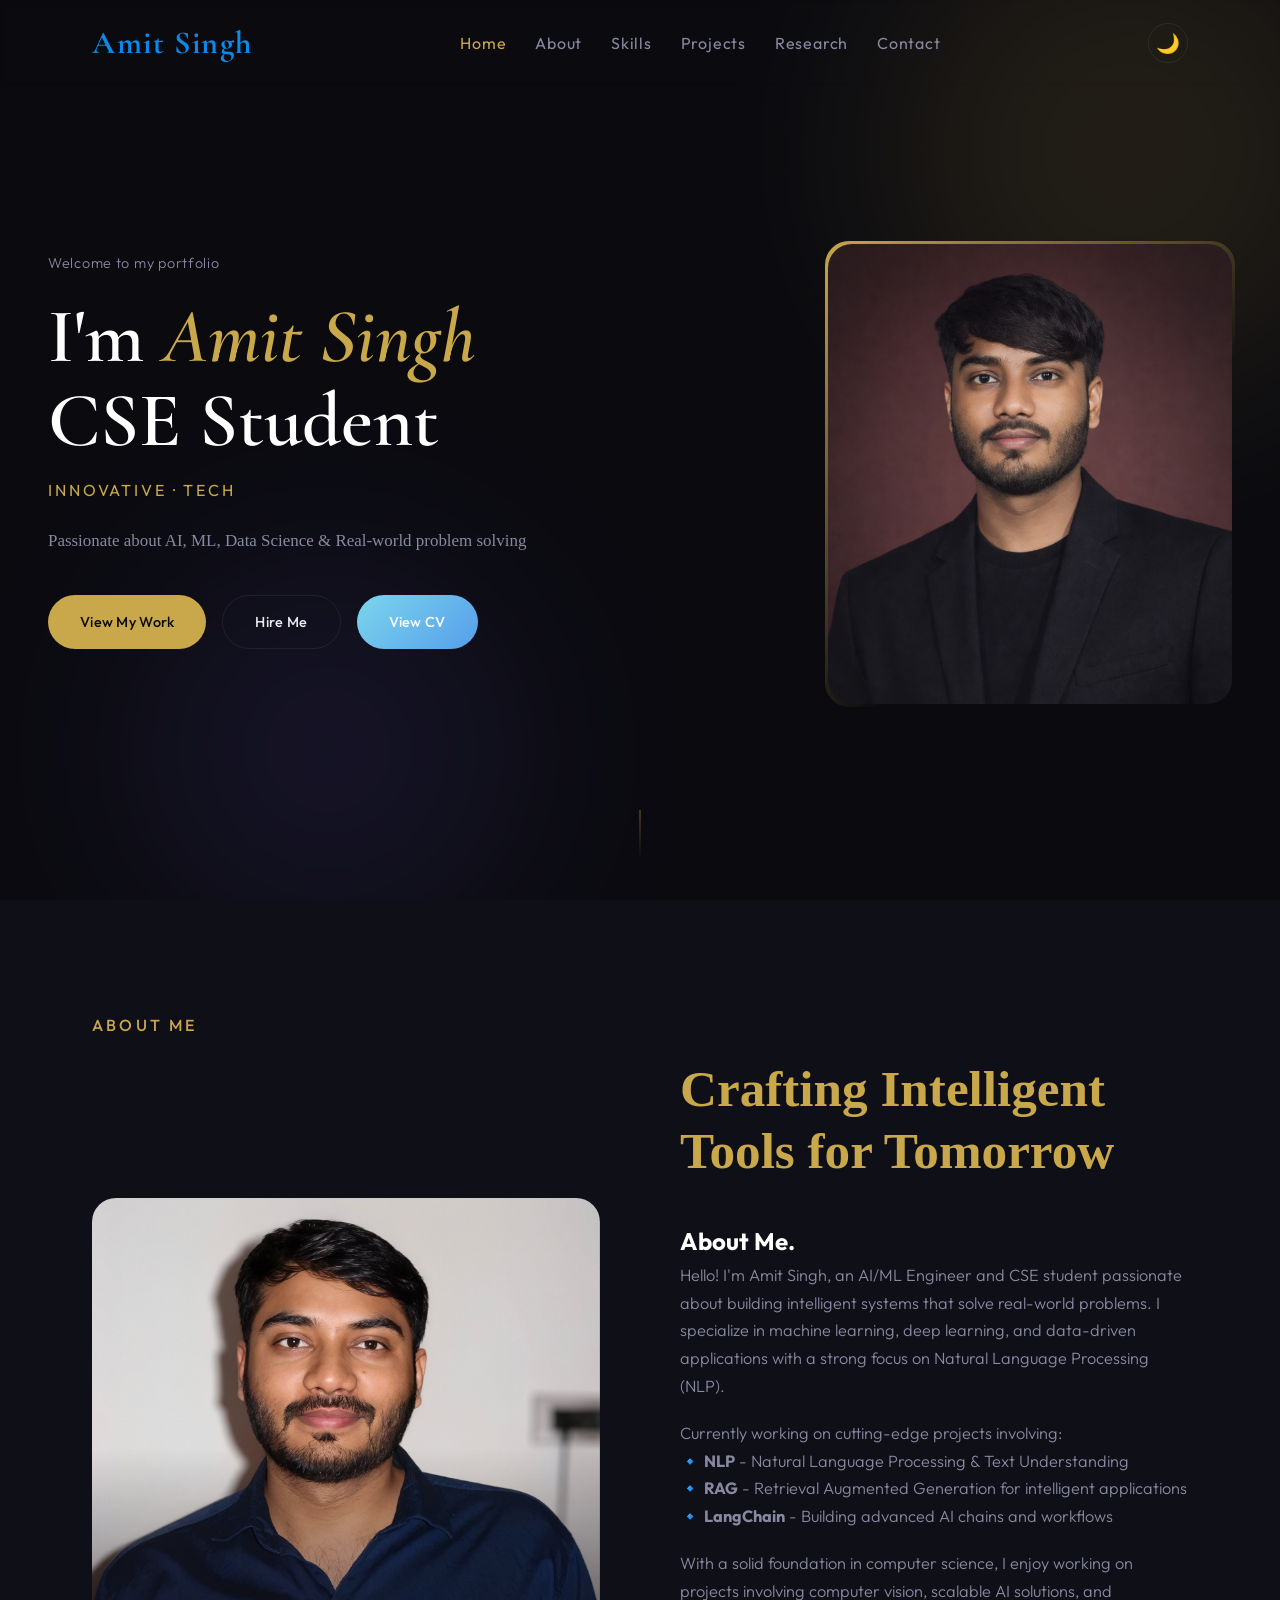
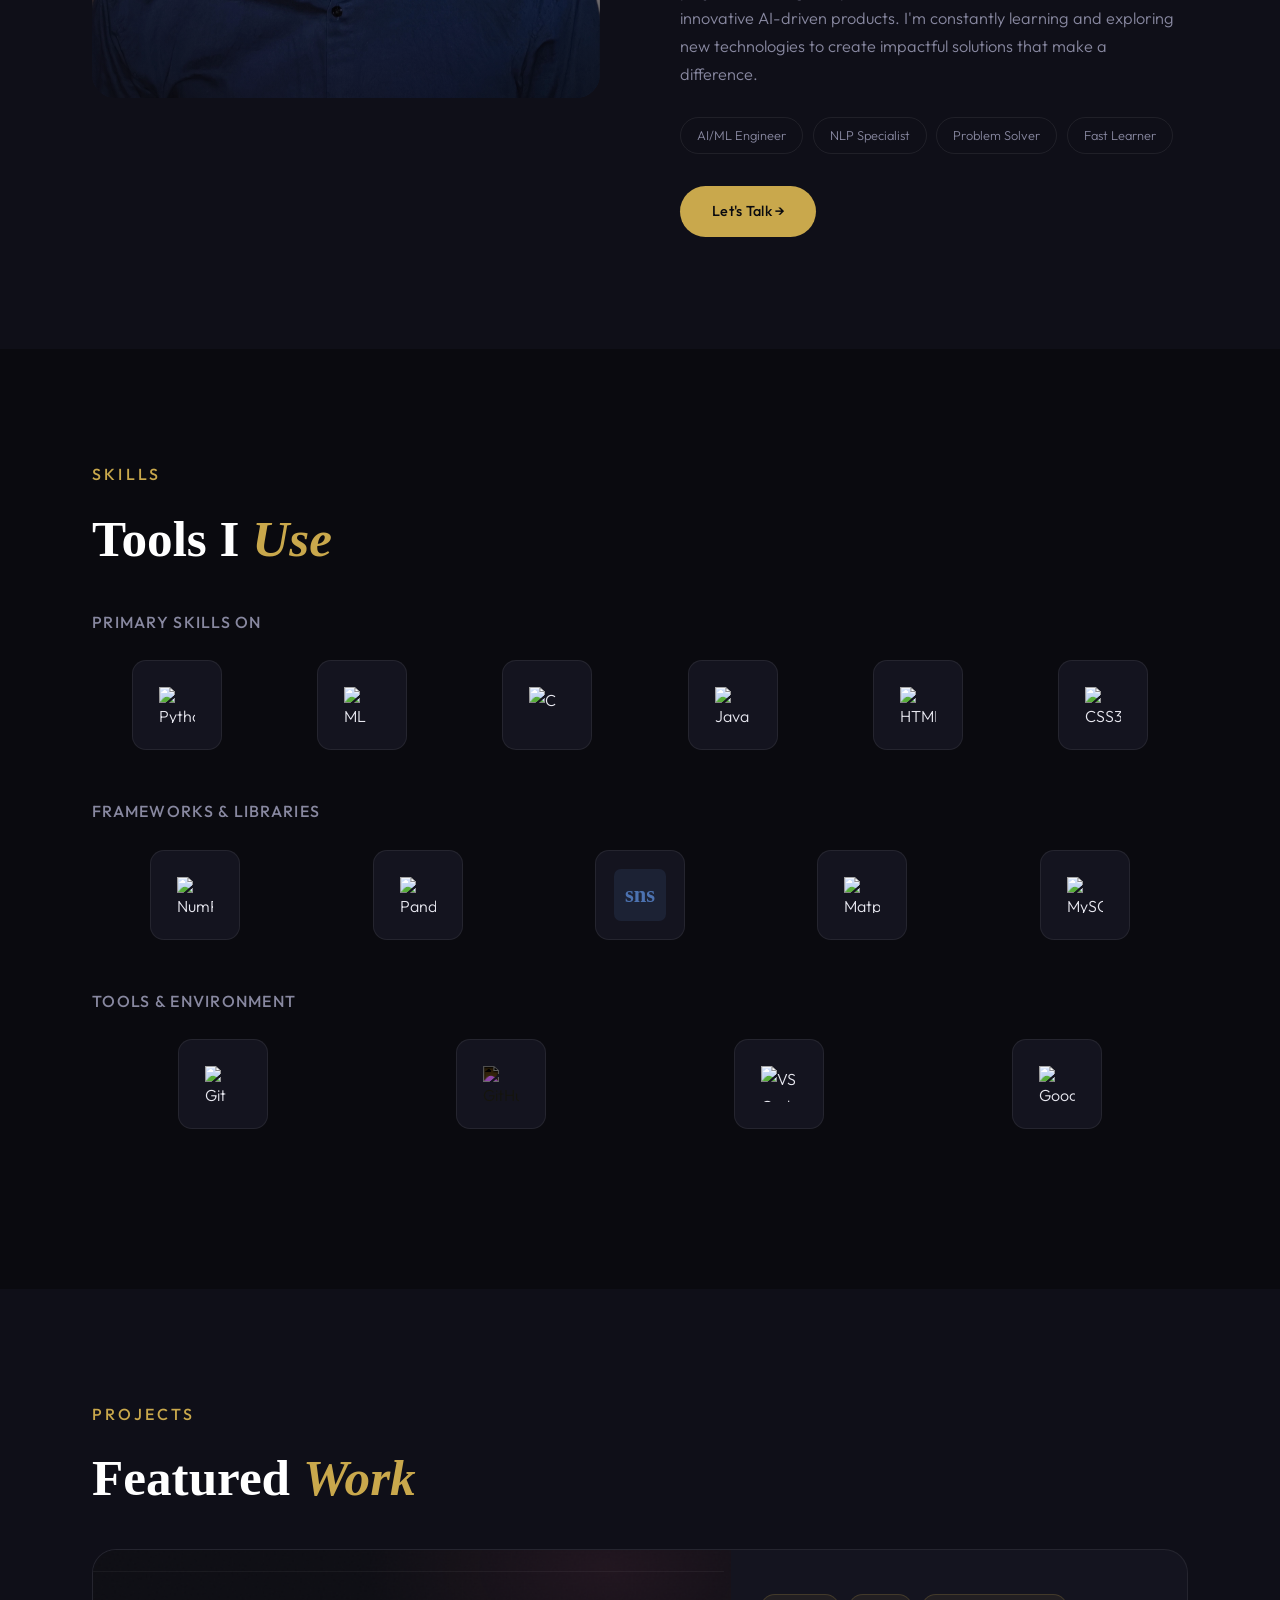
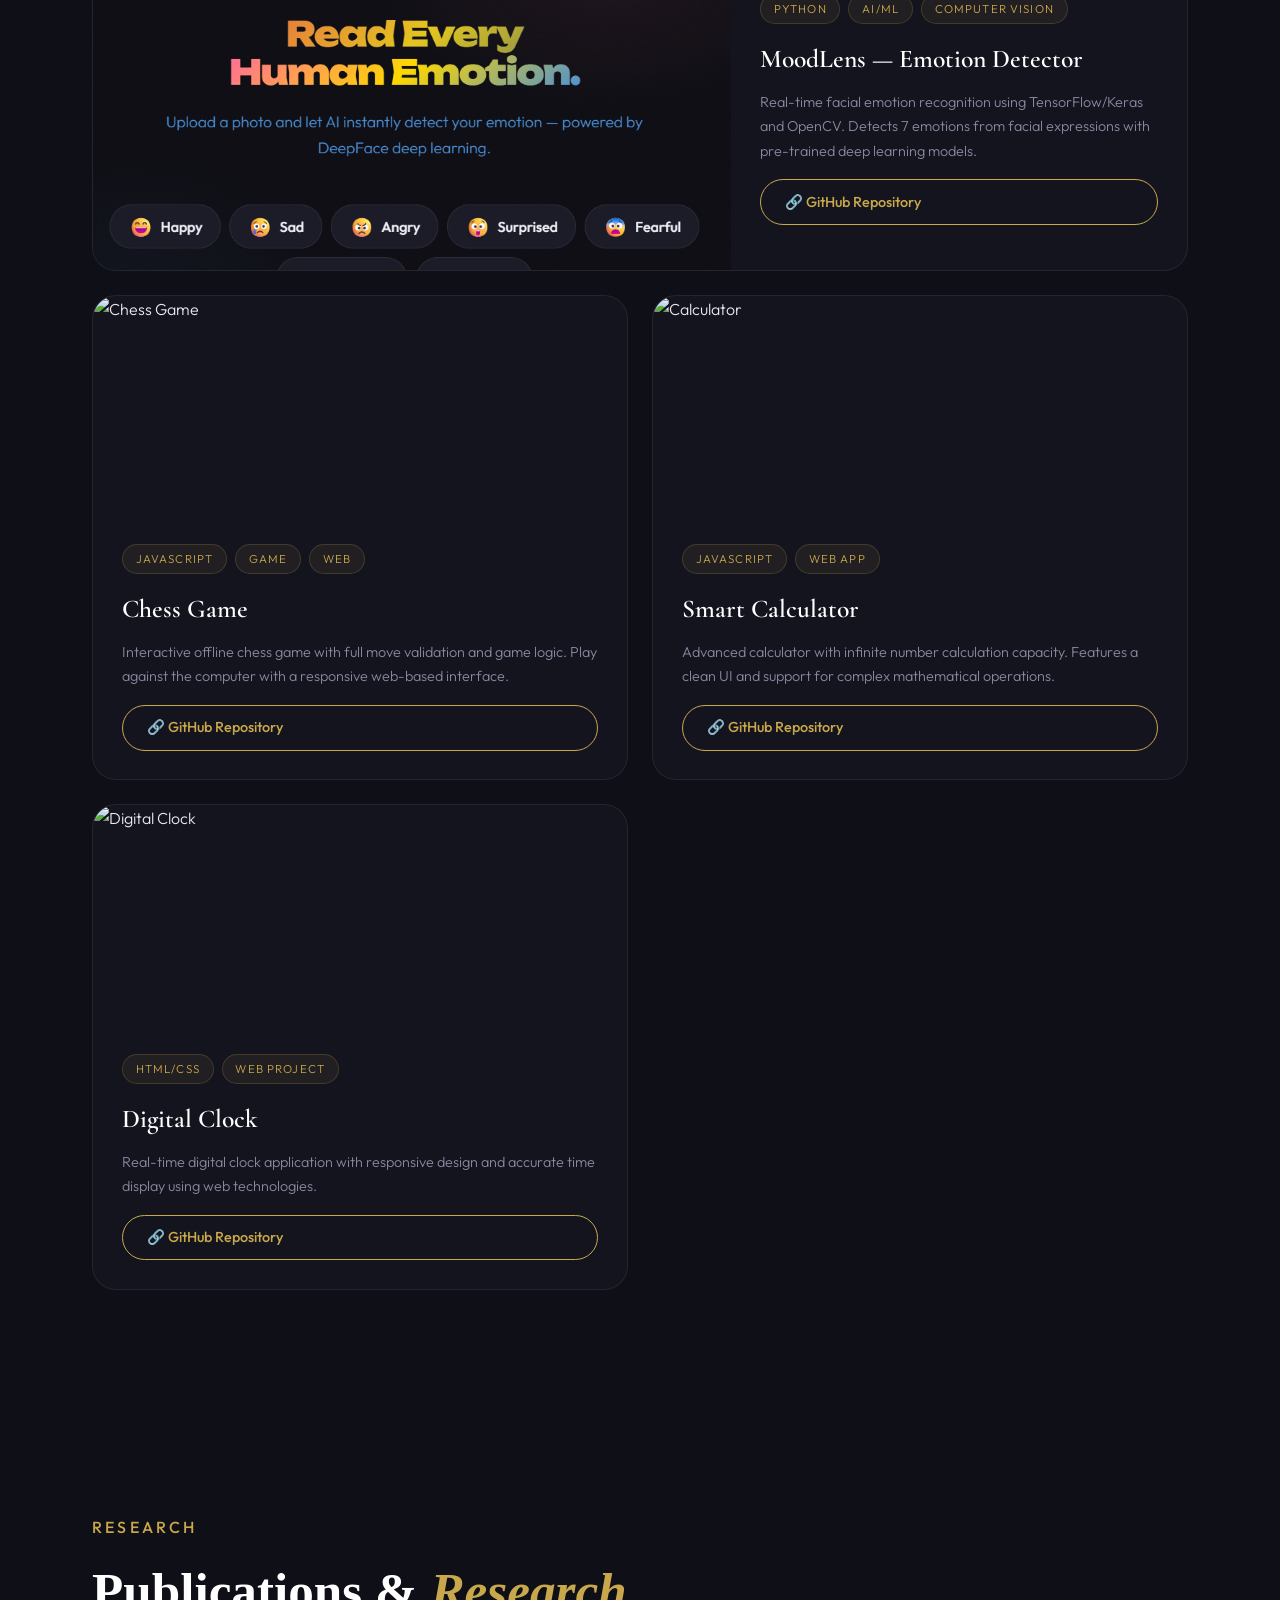
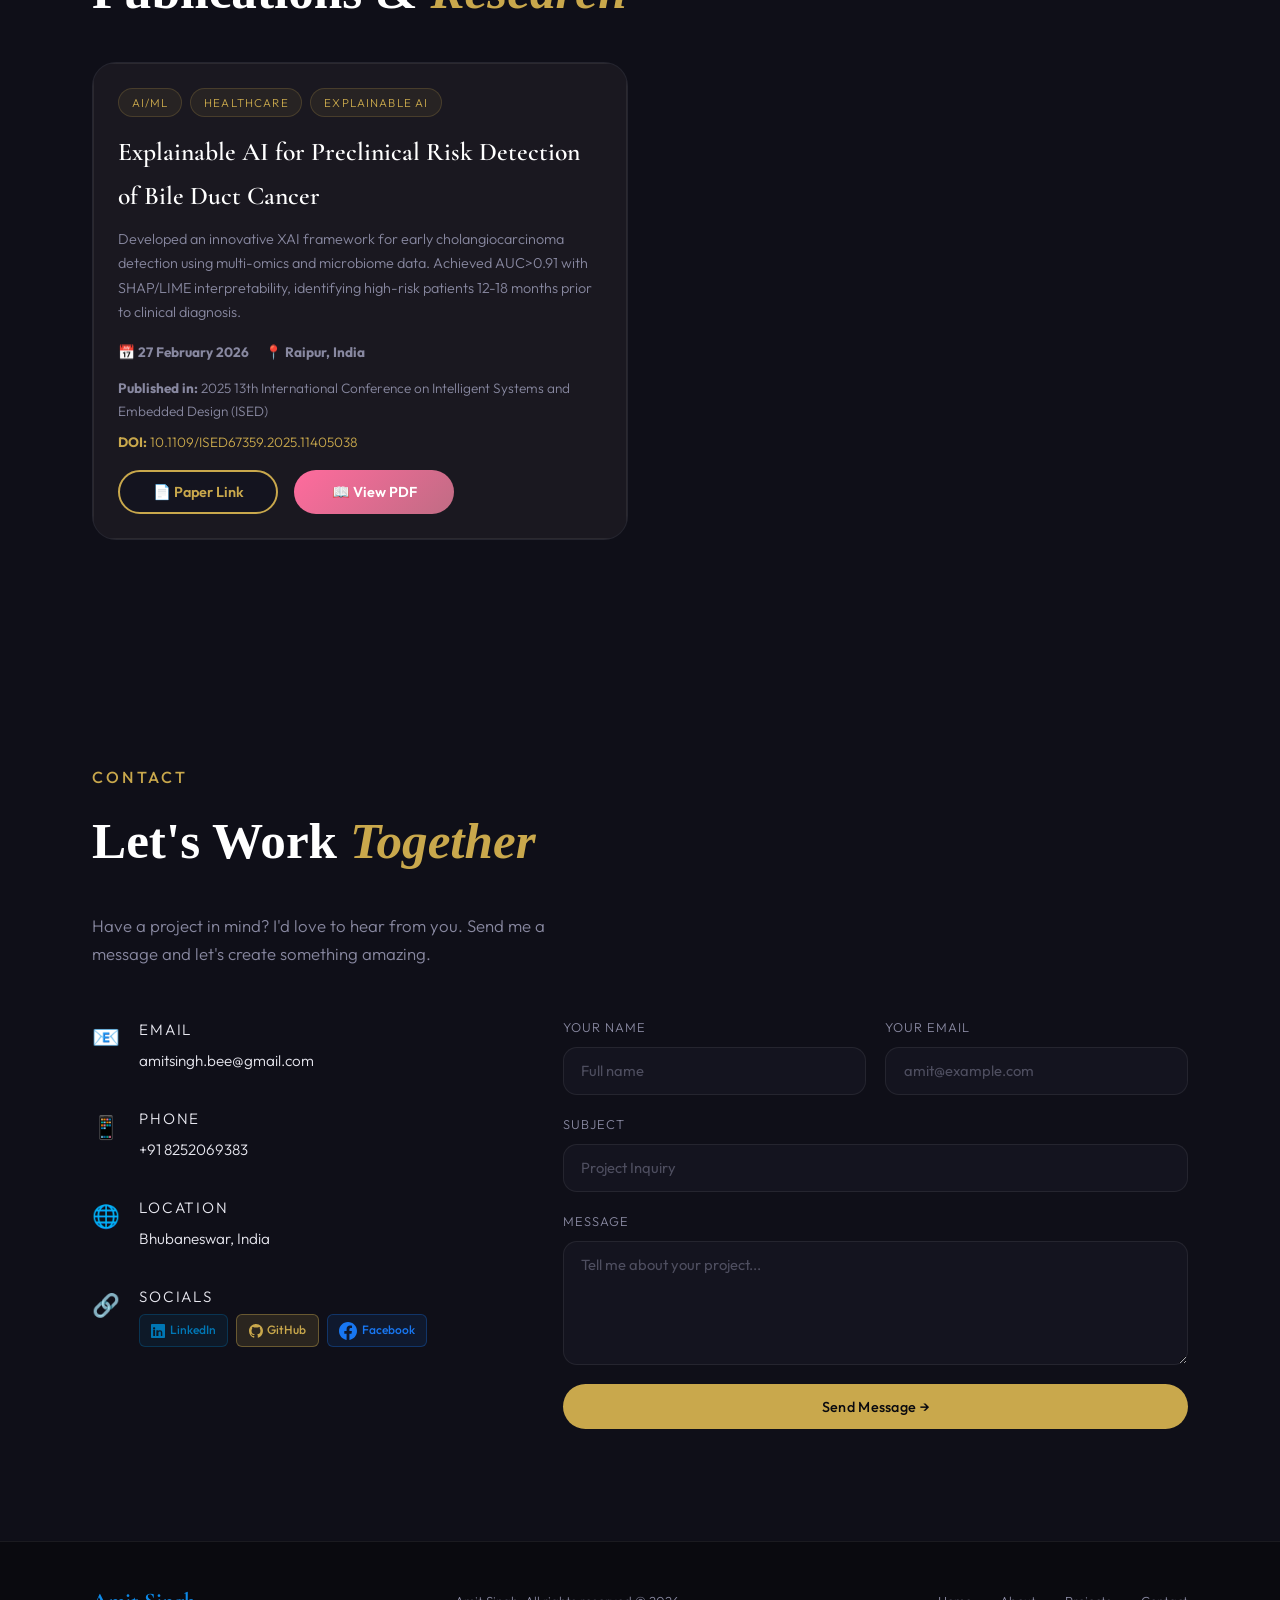
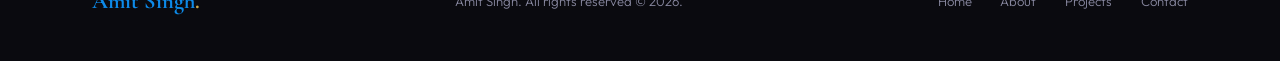
==== commit cecc405f: "Restore original portfolio structure" ====
--- a/index.html
+++ b/index.html
@@ -81,7 +81,7 @@
         </div>
         <div class="about__content">
           <h2 class="section-title" style="color: var(--gold);">Crafting Intelligent Tools for Tomorrow</em></h2>
-          <h2 class="section-titles" style="clor:white;">About Me.</h2>
+          <h2 class="section-titles" style="color:white;">About Me.</h2>
           <p>Hello! I'm Amit Singh, an AI/ML Engineer and CSE student passionate about building intelligent systems that solve real-world problems. I specialize in machine learning, deep learning, and data-driven applications with a strong focus on Natural Language Processing (NLP). 
           </p>
           <p>Currently working on cutting-edge projects involving:
--- a/style.css
+++ b/style.css
@@ -148,8 +148,6 @@
 .btn--secondary:hover {
   transform: translateY(-2px);
   box-shadow: 0 8px 30px rgba(19, 166, 161, 0.4);
-}
-  transform:translateY(-2px);
 }
 .btn--full { width: 100%; justify-content: center; }
 
